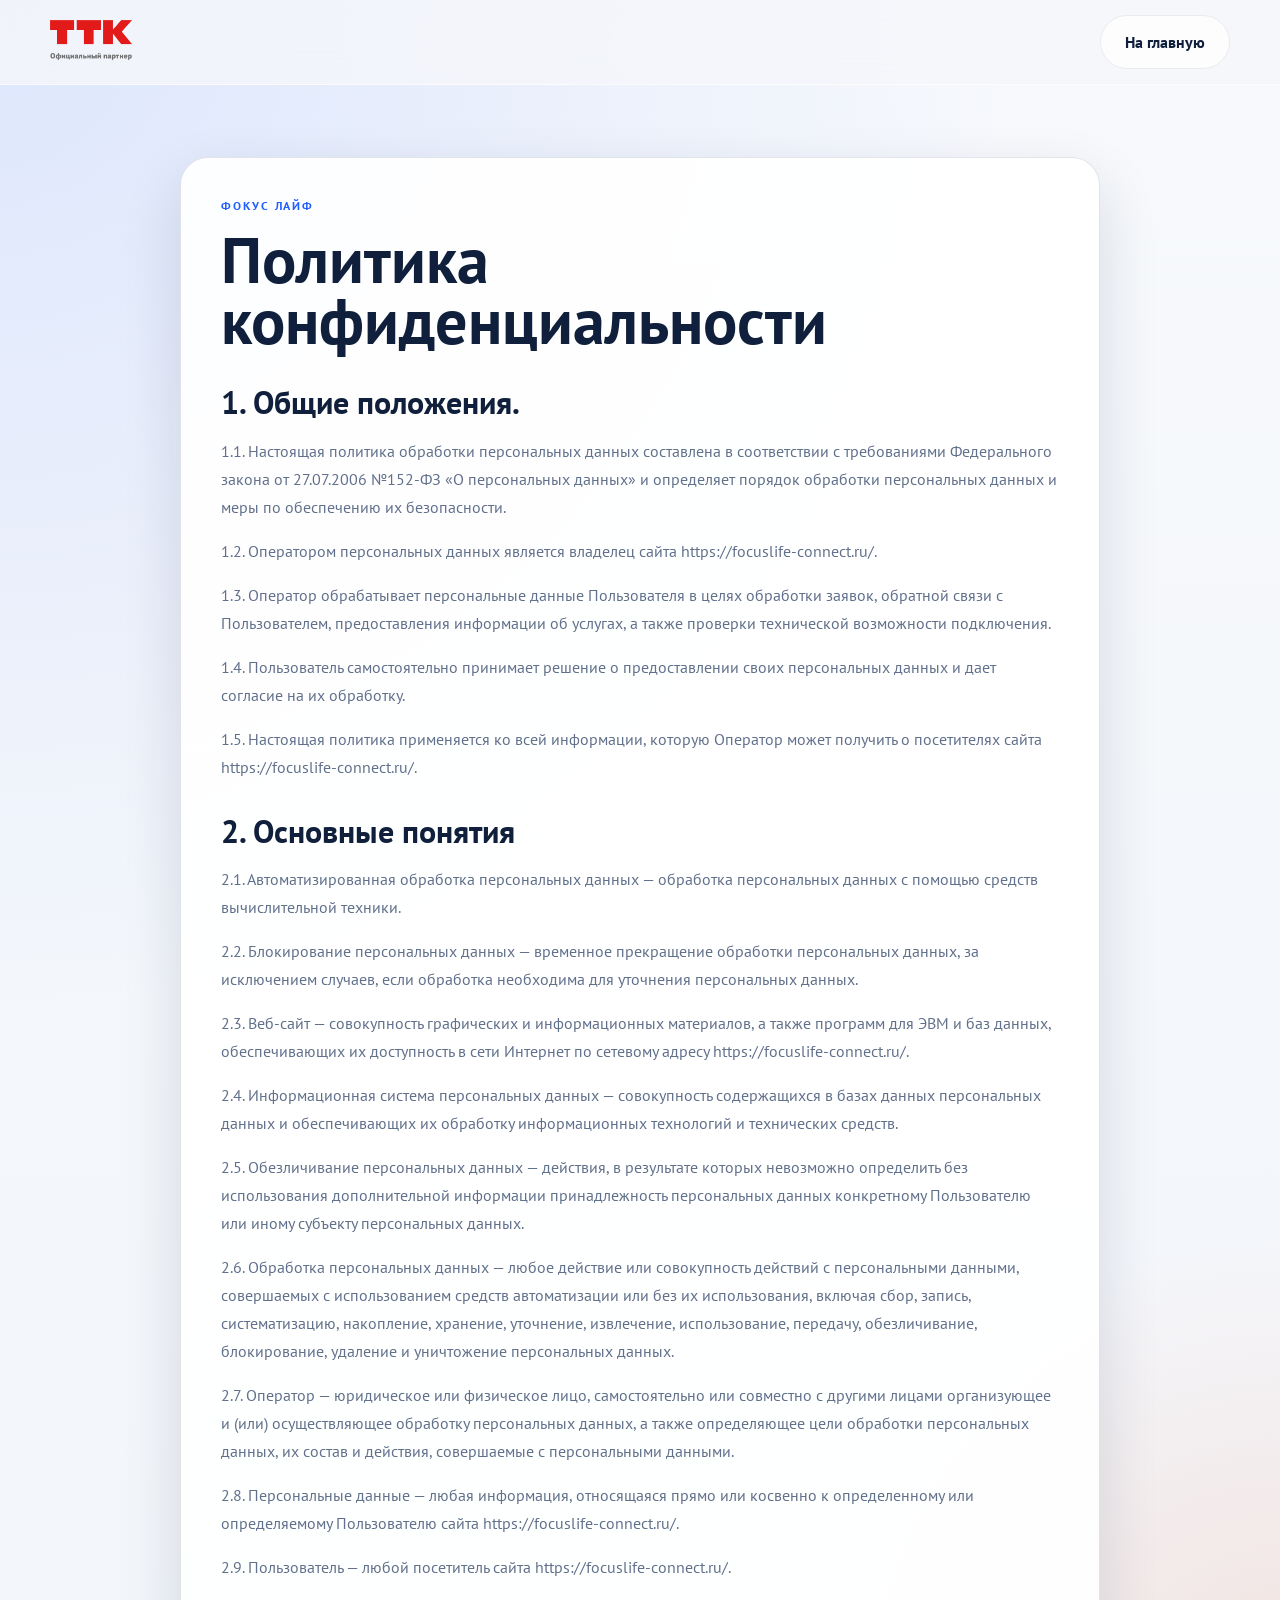
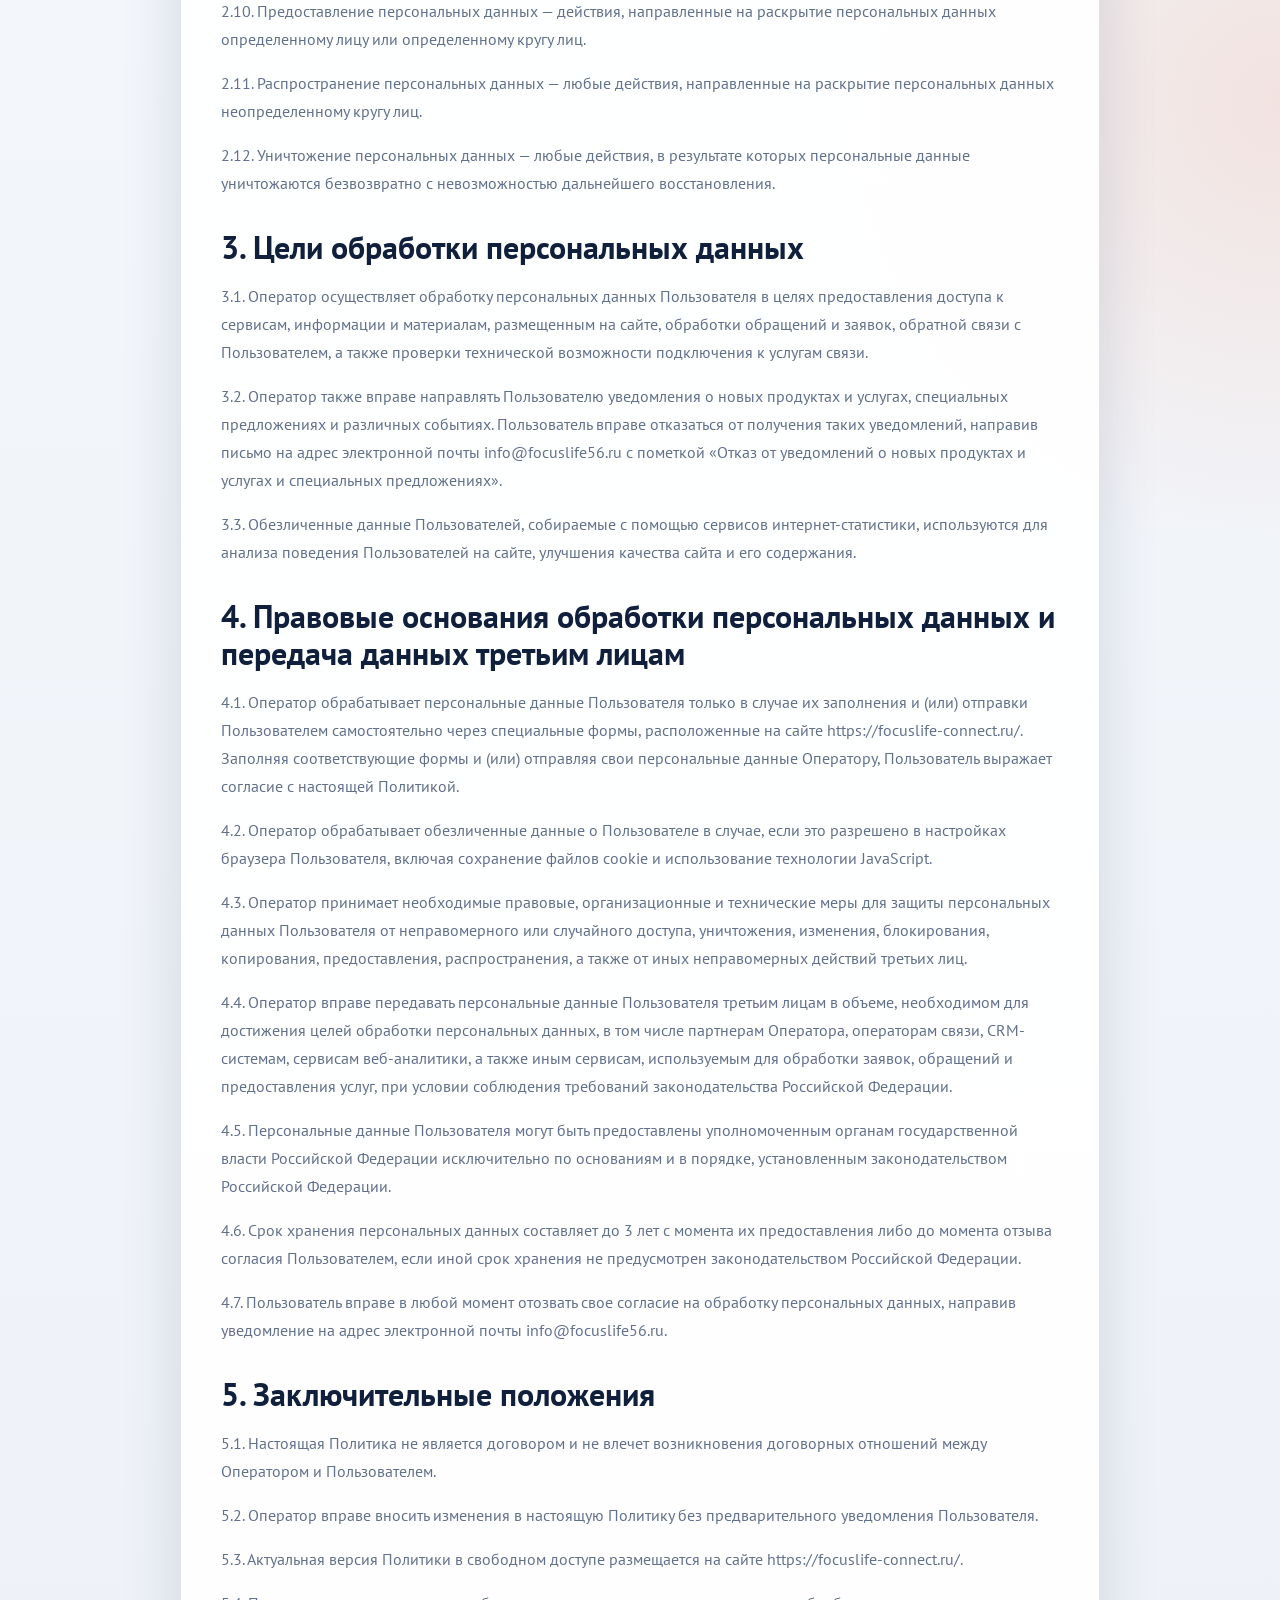
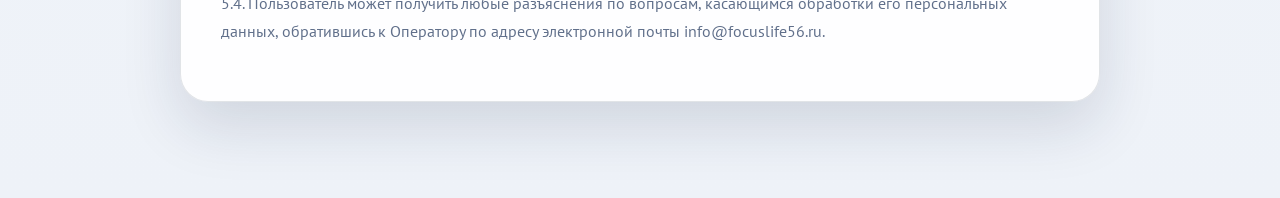
==== privacy.html @ c255a9ca "adaptiv" ====
<!DOCTYPE html>
<html lang="ru">
<head>
  <meta charset="UTF-8">
  <meta name="viewport" content="width=device-width, initial-scale=1.0">
  <title>Политика конфиденциальности | Фокус Лайф</title>
  <meta
    name="description"
    content="Политика конфиденциальности и обработки персональных данных сайта focuslife-connect.ru."
  >
  <link rel="icon" href="img/favicon.ico" type="image/x-icon">
  <link rel="preconnect" href="https://fonts.googleapis.com">
  <link rel="preconnect" href="https://fonts.gstatic.com" crossorigin>
  <link
    href="https://fonts.googleapis.com/css2?family=PT+Sans:wght@400;700&display=swap"
    rel="stylesheet"
  >
  <link rel="stylesheet" href="styles.css">
</head>
<body>
  <header class="site-header">
    <div class="container header-inner">
      <a class="logo" href="index.html" aria-label="Фокус Лайф">
        <img src="img/logo.png" alt="">
      </a>

      <div class="header-actions">
        <a class="button button-secondary header-chip" href="index.html">На главную</a>
      </div>
    </div>
  </header>

  <main class="policy-page">
    <section class="policy-section">
      <div class="container">
        <div class="policy-card">
          <p class="eyebrow">Фокус Лайф</p>
          <h1>Политика конфиденциальности</h1>

          <div class="policy-content">
            <h2>1. Общие положения.</h2>
            <p>1.1. Настоящая политика обработки персональных данных составлена в соответствии с требованиями Федерального закона от 27.07.2006 №152-ФЗ «О персональных данных» и определяет порядок обработки персональных данных и меры по обеспечению их безопасности.</p>
            <p>1.2. Оператором персональных данных является владелец сайта https://focuslife-connect.ru/.</p>
            <p>1.3. Оператор обрабатывает персональные данные Пользователя в целях обработки заявок, обратной связи с Пользователем, предоставления информации об услугах, а также проверки технической возможности подключения.</p>
            <p>1.4. Пользователь самостоятельно принимает решение о предоставлении своих персональных данных и дает согласие на их обработку.</p>
            <p>1.5. Настоящая политика применяется ко всей информации, которую Оператор может получить о посетителях сайта https://focuslife-connect.ru/.</p>

            <h2>2. Основные понятия</h2>
            <p>2.1. Автоматизированная обработка персональных данных — обработка персональных данных с помощью средств вычислительной техники.</p>
            <p>2.2. Блокирование персональных данных — временное прекращение обработки персональных данных, за исключением случаев, если обработка необходима для уточнения персональных данных.</p>
            <p>2.3. Веб-сайт — совокупность графических и информационных материалов, а также программ для ЭВМ и баз данных, обеспечивающих их доступность в сети Интернет по сетевому адресу https://focuslife-connect.ru/.</p>
            <p>2.4. Информационная система персональных данных — совокупность содержащихся в базах данных персональных данных и обеспечивающих их обработку информационных технологий и технических средств.</p>
            <p>2.5. Обезличивание персональных данных — действия, в результате которых невозможно определить без использования дополнительной информации принадлежность персональных данных конкретному Пользователю или иному субъекту персональных данных.</p>
            <p>2.6. Обработка персональных данных — любое действие или совокупность действий с персональными данными, совершаемых с использованием средств автоматизации или без их использования, включая сбор, запись, систематизацию, накопление, хранение, уточнение, извлечение, использование, передачу, обезличивание, блокирование, удаление и уничтожение персональных данных.</p>
            <p>2.7. Оператор — юридическое или физическое лицо, самостоятельно или совместно с другими лицами организующее и (или) осуществляющее обработку персональных данных, а также определяющее цели обработки персональных данных, их состав и действия, совершаемые с персональными данными.</p>
            <p>2.8. Персональные данные — любая информация, относящаяся прямо или косвенно к определенному или определяемому Пользователю сайта https://focuslife-connect.ru/.</p>
            <p>2.9. Пользователь — любой посетитель сайта https://focuslife-connect.ru/.</p>
            <p>2.10. Предоставление персональных данных — действия, направленные на раскрытие персональных данных определенному лицу или определенному кругу лиц.</p>
            <p>2.11. Распространение персональных данных — любые действия, направленные на раскрытие персональных данных неопределенному кругу лиц.</p>
            <p>2.12. Уничтожение персональных данных — любые действия, в результате которых персональные данные уничтожаются безвозвратно с невозможностью дальнейшего восстановления.</p>

            <h2>3. Цели обработки персональных данных</h2>
            <p>3.1. Оператор осуществляет обработку персональных данных Пользователя в целях предоставления доступа к сервисам, информации и материалам, размещенным на сайте, обработки обращений и заявок, обратной связи с Пользователем, а также проверки технической возможности подключения к услугам связи.</p>
            <p>3.2. Оператор также вправе направлять Пользователю уведомления о новых продуктах и услугах, специальных предложениях и различных событиях. Пользователь вправе отказаться от получения таких уведомлений, направив письмо на адрес электронной почты info@focuslife56.ru с пометкой «Отказ от уведомлений о новых продуктах и услугах и специальных предложениях».</p>
            <p>3.3. Обезличенные данные Пользователей, собираемые с помощью сервисов интернет-статистики, используются для анализа поведения Пользователей на сайте, улучшения качества сайта и его содержания.</p>

            <h2>4. Правовые основания обработки персональных данных и передача данных третьим лицам</h2>
            <p>4.1. Оператор обрабатывает персональные данные Пользователя только в случае их заполнения и (или) отправки Пользователем самостоятельно через специальные формы, расположенные на сайте https://focuslife-connect.ru/. Заполняя соответствующие формы и (или) отправляя свои персональные данные Оператору, Пользователь выражает согласие с настоящей Политикой.</p>
            <p>4.2. Оператор обрабатывает обезличенные данные о Пользователе в случае, если это разрешено в настройках браузера Пользователя, включая сохранение файлов cookie и использование технологии JavaScript.</p>
            <p>4.3. Оператор принимает необходимые правовые, организационные и технические меры для защиты персональных данных Пользователя от неправомерного или случайного доступа, уничтожения, изменения, блокирования, копирования, предоставления, распространения, а также от иных неправомерных действий третьих лиц.</p>
            <p>4.4. Оператор вправе передавать персональные данные Пользователя третьим лицам в объеме, необходимом для достижения целей обработки персональных данных, в том числе партнерам Оператора, операторам связи, CRM-системам, сервисам веб-аналитики, а также иным сервисам, используемым для обработки заявок, обращений и предоставления услуг, при условии соблюдения требований законодательства Российской Федерации.</p>
            <p>4.5. Персональные данные Пользователя могут быть предоставлены уполномоченным органам государственной власти Российской Федерации исключительно по основаниям и в порядке, установленным законодательством Российской Федерации.</p>
            <p>4.6. Срок хранения персональных данных составляет до 3 лет с момента их предоставления либо до момента отзыва согласия Пользователем, если иной срок хранения не предусмотрен законодательством Российской Федерации.</p>
            <p>4.7. Пользователь вправе в любой момент отозвать свое согласие на обработку персональных данных, направив уведомление на адрес электронной почты info@focuslife56.ru.</p>

            <h2>5. Заключительные положения</h2>
            <p>5.1. Настоящая Политика не является договором и не влечет возникновения договорных отношений между Оператором и Пользователем.</p>
            <p>5.2. Оператор вправе вносить изменения в настоящую Политику без предварительного уведомления Пользователя.</p>
            <p>5.3. Актуальная версия Политики в свободном доступе размещается на сайте https://focuslife-connect.ru/.</p>
            <p>5.4. Пользователь может получить любые разъяснения по вопросам, касающимся обработки его персональных данных, обратившись к Оператору по адресу электронной почты info@focuslife56.ru.</p>
          </div>
        </div>
      </div>
    </section>
  </main>
</body>
</html>
---- styles.css ----
:root {
  --bg: #f5f7fb;
  --surface: #ffffff;
  --surface-strong: #0f172f;
  --text: #10203c;
  --muted: #61708b;
  --line: rgba(16, 32, 60, 0.12);
  --primary: #ee5a24;
  --primary-dark: #cf4514;
  --accent: #1f5eff;
  --shadow: 0 24px 60px rgba(21, 37, 71, 0.14);
  --radius: 28px;
  --container: min(1180px, calc(100% - 32px));
}

*,
*::before,
*::after {
  box-sizing: border-box;
}

html {
  scroll-behavior: smooth;
}

body {
  margin: 0;
  font-family: "PT Sans", sans-serif;
  color: var(--text);
  background:
    radial-gradient(circle at top left, rgba(31, 94, 255, 0.12), transparent 28%),
    radial-gradient(circle at right center, rgba(238, 90, 36, 0.12), transparent 22%),
    linear-gradient(180deg, #f7f9fc 0%, #eef2f8 100%);
}

body.modal-open {
  overflow: hidden;
}

a {
  color: inherit;
  text-decoration: none;
}

img {
  max-width: 100%;
  display: block;
}

.container {
  width: var(--container);
  margin: 0 auto;
}

.site-header {
  position: sticky;
  top: 0;
  z-index: 20;
  backdrop-filter: blur(18px);
  background: rgba(245, 247, 251, 0.8);
  border-bottom: 1px solid rgba(255, 255, 255, 0.7);
}

.header-inner {
  display: flex;
  align-items: center;
  justify-content: space-between;
  gap: 24px;
  min-height: 84px;
}

.logo img{
  display: inline-flex;
  align-items: center;
  gap: 12px;
  height: 40px;
  font-weight: 800;
}

.logo-mark {
  width: 42px;
  height: 42px;
  border-radius: 14px;
  display: grid;
  place-items: center;
  color: #fff;
  background: linear-gradient(135deg, var(--primary), #ff8a3d);
  box-shadow: 0 14px 24px rgba(238, 90, 36, 0.28);
}

.logo-text {
  font-size: 1.05rem;
  letter-spacing: 0.02em;
}

.main-nav {
  display: flex;
  align-items: center;
  gap: 28px;
  color: var(--muted);
  font-weight: 600;
}

.main-nav a:hover,
.header-phone:hover,
.footer-list a:hover {
  color: var(--accent);
}

.header-actions {
  display: flex;
  align-items: center;
  flex-wrap: nowrap;
  justify-content: flex-end;
  gap: 16px;
}

.header-phone {
  font-weight: 700;
}

.header-chip {
  min-height: 46px;
  padding: 0 18px;
  gap: 10px;
  font-weight: 700;
}

.header-chip-icon {
  width: 18px;
  height: 18px;
  display: inline-flex;
  align-items: center;
  justify-content: center;
  flex: 0 0 auto;
}

.header-chip-icon svg {
  width: 18px;
  height: 18px;
}

.header-city .header-chip-icon {
  color: #e30613;
}

.header-button {
  min-height: 46px;
  padding: 0 22px;
}

.header-burger {
  display: none;
  width: 46px;
  height: 46px;
  padding: 0;
  border: 1px solid rgba(16, 32, 60, 0.12);
  border-radius: 14px;
  background: rgba(255, 255, 255, 0.78);
  cursor: pointer;
  align-items: center;
  justify-content: center;
  flex-direction: column;
  gap: 5px;
}

.header-burger span {
  display: block;
  width: 18px;
  height: 2px;
  border-radius: 999px;
  background: var(--text);
  transition: transform 0.2s ease, opacity 0.2s ease;
}

.header-burger.is-open span:nth-child(1) {
  transform: translateY(7px) rotate(45deg);
}

.header-burger.is-open span:nth-child(2) {
  opacity: 0;
}

.header-burger.is-open span:nth-child(3) {
  transform: translateY(-7px) rotate(-45deg);
}

.mobile-nav {
  display: none;
}

.hero,
.availability-check,
.benefits,
.tariffs,
.faq {
  padding: 30px 0;
}

.policy-page {
  padding: 48px 0 72px;
}

.policy-section {
  padding: 24px 0;
}

.policy-card {
  max-width: 920px;
  margin: 0 auto;
  padding: 40px;
  border: 1px solid var(--line);
  border-radius: var(--radius);
  background: rgba(255, 255, 255, 0.92);
  box-shadow: var(--shadow);
}

.policy-content {
  margin-top: 32px;
}

.policy-content h2 {
  margin: 32px 0 16px;
  font-size: clamp(1.4rem, 3vw, 2rem);
  line-height: 1.15;
}

.policy-content p {
  margin-bottom: 16px;
  color: var(--muted);
  font-size: 1rem;
  line-height: 1.75;
}

.hero-grid {
  display: grid;
  grid-template-columns: minmax(0, 1.1fr) minmax(320px, 0.9fr);
  gap: 30px;
  align-items: start;
}

.eyebrow {
  margin: 0 0 16px;
  color: var(--accent);
  text-transform: uppercase;
  letter-spacing: 0.16em;
  font-size: 0.75rem;
  font-weight: 800;
}

h1,
h2,
h3,
p {
  margin-top: 0;
}

h1 {
  font-size: clamp(2.8rem, 6vw, 4rem);
  line-height: 0.96;
  
  margin-bottom: 20px;
}

h2 {
  font-size: clamp(2rem, 4vw, 3.0rem);
  line-height: 1;
  margin-bottom: 0;
}

.hero-text,
.section-heading p,
.benefit-card p,
.accordion-item p,
.footer-text,
.footer-list {
  color: var(--muted);
  font-size: 1rem;
  line-height: 1.7;
}

.hero-actions {
  display: flex;
  flex-wrap: wrap;
  gap: 16px;
  margin: 24px 0 30px;
}

.button {
  display: inline-flex;
  align-items: center;
  justify-content: center;
  min-height: 54px;
  padding: 0 24px;
  border-radius: 999px;
  font-weight: 800;
  transition: transform 0.2s ease, box-shadow 0.2s ease, background 0.2s ease;
  border: none;
  appearance: none;
}

.button:hover {
  transform: translateY(-2px);
}

.button-primary {
  color: #fff;
  background: #E30613;
  box-shadow: 0 18px 30px rgba(227, 6, 19, 0.24);
}



.button-primary:hover {
  background: #c20511;
}

.button-secondary {
  color: var(--text);
  background: rgba(255, 255, 255, 0.72);
  border: 1px solid rgba(16, 32, 60, 0.08);
}

.hero-metrics {
  list-style: none;
  padding: 0;
  margin: 0;
  display: grid;
  grid-template-columns: repeat(3, minmax(0, 1fr));
  gap: 14px;
}

.hero-metrics li,
.benefit-card,
.accordion-item,
.visual-card,
.site-footer {
  background: rgba(255, 255, 255, 0.82);
  border: 1px solid rgba(255, 255, 255, 0.7);
  box-shadow: var(--shadow);
}

.hero-metrics li {
  padding: 18px;
  border-radius: 24px;
}

.hero-metrics strong {
  display: block;
  font-size: 1.2rem;
  margin-bottom: 8px;
}

.hero-metrics span {
  color: var(--muted);
  font-size: 0.95rem;
}

.hero-visual {
  position: relative;
}

.visual-card {
  border-radius: 36px;
  position: absolute;
  display: grid;
  place-items: center;
  color: var(--muted);
  text-align: center;
  padding: 24px;
  overflow: hidden;
}

.visual-card::before {
  content: "";
  position: absolute;
  inset: 0;
  background:
    linear-gradient(140deg, rgba(31, 94, 255, 0.22), rgba(238, 90, 36, 0.08)),
    linear-gradient(180deg, rgba(255, 255, 255, 0.4), transparent);
}

.visual-card span {
  position: relative;
  z-index: 1;
  max-width: 15ch;
  font-weight: 700;
}

.visual-main {
  inset: 0 80px 80px 0;
}

.visual-accent {
  right: 0;
  bottom: 0;
  width: 240px;
  height: 240px;
}

.section-heading {
  display: flex;
  flex-direction: column;
  gap: 16px;
  margin-bottom: 30px;
}

.availability-check {
  padding-top: 0;
}

.availability-card {
  position: relative;
  display: grid;
  grid-template-columns: minmax(0, 0.85fr) minmax(0, 1.15fr);
  gap: 28px;
  padding: 30px;
  border-radius: 36px;
  overflow: hidden;
  background:
    radial-gradient(circle at top right, rgba(255, 255, 255, 0.22), transparent 30%),
    linear-gradient(135deg, #0d2c7a 0%, #1f5eff 45%, #ee5a24 100%);
  box-shadow: 0 30px 70px rgba(18, 42, 102, 0.28);
  color: #fff;
}

.availability-card::before {
  content: "";
  position: absolute;
  inset: auto -80px -80px auto;
  width: 260px;
  height: 260px;
  border-radius: 50%;
  background: rgba(255, 255, 255, 0.1);
}

.availability-copy,
.availability-form {
  position: relative;
  z-index: 1;
}

.availability-copy h2 {
  margin-bottom: 18px;
}

.availability-copy p:last-child {
  margin-bottom: 0;
  max-width: 48ch;
  color: rgba(255, 255, 255, 0.84);
}

.availability-form {
  display: grid;
  grid-template-columns: repeat(2, minmax(0, 1fr));
  gap: 16px;
  padding: 28px;
  border-radius: 28px;
  background: rgba(7, 18, 49, 0.22);
  backdrop-filter: blur(12px);
  border: 1px solid rgba(255, 255, 255, 0.18);
}

.field {
  display: grid;
  gap: 8px;
  font-weight: 700;
}

.field span {
  font-size: 0.95rem;
}

.field input {
  width: 100%;
  min-height: 54px;
  padding: 0 18px;
  border: 1px solid rgba(255, 255, 255, 0.18);
  border-radius: 18px;
  background: rgba(255, 255, 255, 0.94);
  color: var(--text);
  font: inherit;
}

.field input::placeholder {
  color: #75829d;
}

.field input:focus {
  outline: 2px solid rgba(255, 255, 255, 0.55);
  outline-offset: 2px;
}

.field-full {
  grid-column: 1 / -1;
}

.consent-field {
  display: flex;
  align-items: flex-start;
  gap: 12px;
  font-weight: 400;
  color: rgba(255, 255, 255, 0.92);
}

.consent-field input {
  width: 18px;
  height: 18px;
  margin: 3px 0 0;
  accent-color: var(--primary);
  flex: 0 0 auto;
}

.consent-field span {
  font-size: 0.95rem;
  line-height: 1.5;
}

.consent-link {
  color: #ffd166;
  font-weight: 700;
  text-decoration: underline;
  text-underline-offset: 3px;
}

.consent-link:hover {
  color: #ffe29a;
}

.benefits-grid,
.footer-grid {
  display: grid;
  gap: 24px;
}

.benefits-grid {
  grid-template-columns: repeat(4, minmax(0, 1fr));
}

.benefit-card {
  border-radius: var(--radius);
  padding: 28px;
}

.benefit-card h3 {
  margin-bottom: 12px;
  font-size: 1.3rem;
}

.price {
  margin: 0;
  font-size: 3rem;
  line-height: 1;
  font-weight: 800;
}

.price span {
  font-size: 1rem;
  color: var(--muted);
  font-weight: 600;
}

.tariffs-tabs {
  display: inline-flex;
  flex-wrap: wrap;
  gap: 10px;
  margin-bottom: 28px;
  padding: 10px;
  border-radius: 999px;
  background: rgba(255, 255, 255, 0.72);
  border: 1px solid rgba(255, 255, 255, 0.75);
  box-shadow: 0 20px 40px rgba(21, 37, 71, 0.1);
}

.tariffs-tab {
  border: 0;
  min-height: 50px;
  padding: 0 22px;
  border-radius: 999px;
  background: transparent;
  color: var(--muted);
  font: inherit;
  font-weight: 700;
  cursor: pointer;
  transition: background 0.2s ease, color 0.2s ease, transform 0.2s ease;
}

.tariffs-tab:hover,
.tariffs-tab:focus-visible {
  color: var(--text);
  background: rgba(16, 32, 60, 0.06);
  outline: none;
}

.tariffs-tab.is-active {
  color: #fff;
  background: linear-gradient(135deg, #0d2c7a 0%, #1f5eff 100%);
  box-shadow: 0 14px 24px rgba(31, 94, 255, 0.28);
}

.promo-tariff-card {
  display: grid;
  grid-template-columns: 1fr;
  overflow: hidden;
  border-radius: 32px;
  background: rgba(255, 255, 255, 0.88);
  border: 1px solid rgba(255, 255, 255, 0.75);
  box-shadow: var(--shadow);
  height: 100%;
}

.tariffs-grid {
  display: grid;
  grid-template-columns: repeat(3, minmax(0, 1fr));
  gap: 24px;
  align-items: stretch;
}

.promo-tariff-media {
  position: relative;
  min-height: 210px;
  background:
    radial-gradient(circle at top left, rgba(255, 255, 255, 0.2), transparent 32%),
    linear-gradient(145deg, #52b4d4 0%, #368ecc 100%);
}

.promo-tariff-image {
  display: block;
  width: 100%;
  height: 100%;
  min-height: 210px;
  object-fit: cover;
}

.promo-ribbon {
  position: absolute;
  top: 18px;
  right: -42px;
  z-index: 1;
  width: 160px;
  padding: 10px 0;
  text-align: center;
  color: #fff;
  background: #e30613;
  font-size: 0.9rem;
  font-weight: 800;
  text-transform: uppercase;
  transform: rotate(45deg);
  box-shadow: 0 12px 24px rgba(227, 6, 19, 0.28);
}

.promo-media-placeholder {
  min-height: 100%;
  display: grid;
  place-items: center;
  padding: 40px;
}

.promo-media-placeholder span {
  max-width: 16ch;
  text-align: center;
  font-size: 1.1rem;
  line-height: 1.4;
  font-weight: 700;
  color: rgba(255, 255, 255, 0.92);
}

.promo-tariff-body {
  display: flex;
  flex-direction: column;
  gap: 22px;
  padding: 30px;
  height: 100%;
}

.promo-tariff-body h3 {
  margin-bottom: 0;
  font-size: clamp(1.4rem, 2vw, 1.8rem);
  line-height: 1.15;
  
}

.promo-tariff-subtitle {
  margin-bottom: 0;
  color: var(--muted);
  font-size: 1.05rem;
}

.promo-tariff-category,
.promo-tariff-features,
.promo-tariff-price,
.promo-tariff-equipment {
  padding-top: 15px;
  border-top: 1px solid var(--line);
}

.promo-tariff-category {
  color: #8593ab;
  text-transform: uppercase;
  letter-spacing: 0.12em;
  font-size: 0.86rem;
  font-weight: 700;
}

.promo-tariff-features {
  list-style: none;
  display: grid;
  gap: 16px;
  margin: 0;
  padding-left: 0;
}

.promo-tariff-features li {
  display: flex;
  align-items: center;
  gap: 14px;
  font-size: 1.2rem;
}

.promo-feature-icon {
  flex: 0 0 auto;
  width: 24px;
  height: 24px;
  color: var(--surface-strong);
}

.promo-feature-icon svg {
  width: 100%;
  height: 100%;
}

.promo-tariff-price {
  display: flex;
  align-items: flex-end;
  gap: 14px;
}

.promo-tariff-equipment {
  display: grid;
  gap: 18px;
}

.promo-equipment-group {
  display: grid;
  gap: 12px;
}

.promo-equipment-title {
  margin: 0;
  color: #e30613;
  font-size: 1.1rem;
  font-weight: 700;
}

.promo-equipment-option {
  display: flex;
  align-items: center;
  justify-content: space-between;
  gap: 12px;
  color: var(--muted);
  font-size: 1rem;
  cursor: pointer;
}

.promo-equipment-choice {
  display: inline-flex;
  align-items: center;
  gap: 10px;
}

.promo-equipment-choice input {
  width: 16px;
  height: 16px;
  margin: 0;
  accent-color: #e30613;
}

.promo-equipment-price {
  color: #6d778b;
  white-space: nowrap;
}

.promo-old-price {
  color: #6d778b;
  font-size: 1.55rem;
  font-weight: 700;
  text-decoration: line-through;
}

.promo-tariff-button {
  min-height: 58px;
  padding: 0 32px;
  border-radius: 18px;
  align-self: flex-start;
  margin-top: auto;
}

.faq-layout {
  display: grid;
  grid-template-columns: minmax(0, 0.75fr) minmax(0, 1fr);
  gap: 28px;
  align-items: start;
}

.faq-heading {
  position: sticky;
  top: 108px;
}

.accordion {
  display: grid;
  gap: 16px;
}

.accordion-item {
  border-radius: 24px;
  padding: 24px 28px;
}

.accordion-item summary {
  list-style: none;
  cursor: pointer;
  font-size: 1.1rem;
  font-weight: 800;
  display: flex;
  align-items: center;
  justify-content: space-between;
  gap: 16px;
}

.accordion-item summary::-webkit-details-marker {
  display: none;
}

.accordion-item summary::after {
  content: "+";
  flex: 0 0 auto;
  width: 34px;
  height: 34px;
  border-radius: 50%;
  display: grid;
  place-items: center;
  color: var(--accent);
  background: rgba(31, 94, 255, 0.1);
  transition: transform 0.2s ease;
}

.accordion-item[open] summary::after {
  content: "−";
  transform: rotate(180deg);
}

.accordion-item p {
  margin: 16px 0 0;
  padding-right: 32px;
}

.site-footer {
  margin: 0 auto 24px;
  width: var(--container);
  border-radius: 36px;
  padding: 30px 0;
}

.footer-grid {
  grid-template-columns: minmax(0, 1.4fr) auto;
  align-items: start;
}

.footer-logo {
  margin-bottom: 16px;
}

.footer-brand {
  max-width: 560px;
}

.footer-contact-block {
  display: flex;
  align-items: center;
  justify-content: flex-end;
  gap: 18px;
  flex-wrap: wrap;
}

.footer-call-button {
  min-height: 50px;
  padding: 0 26px;
}

.footer-phone {
  font-size: 1.25rem;
  font-weight: 800;
  white-space: nowrap;
}

.footer-legal {
 
  padding-top: 24px;
  border-top: 1px solid var(--line);
}

.footer-legal-text {
  margin: 0;
  color: var(--muted);
  font-size: 0.95rem;
  line-height: 1.7;
}

.footer-list {
  list-style: none;
  padding: 0;
  margin: 16px 0 0;
}

.footer-list li + li {
  margin-top: 10px;
}

@media (max-width: 1100px) {
  .main-nav {
    display: none;
  }
  .footer-contact-block{
    justify-content: flex-start;
    padding-bottom: 5px;
  }
  .footer-grid{
    gap: 3px;
  }

  .header-burger {
    display: inline-flex;
    margin-left: auto;
  }

  .mobile-nav {
    display: grid;
    gap: 10px;
    padding: 0 0 18px;
  }

  .mobile-nav[hidden] {
    display: none;
  }

  .mobile-nav a {
    display: block;
    padding: 14px 18px;
    border-radius: 18px;
    background: rgba(255, 255, 255, 0.86);
    border: 1px solid rgba(16, 32, 60, 0.08);
    box-shadow: 0 16px 30px rgba(21, 37, 71, 0.08);
    font-weight: 700;
  }

  .mobile-nav-phone {
    display: none;
  }

  .benefits-grid,
  .footer-grid,
  .faq-layout,
  .hero-grid,
  .availability-card {
    grid-template-columns: 1fr;
  }
  .header-actions{
    gap: 10px;
  }
  .hero-visual {
    min-height: 440px;
  }

  .faq-heading {
    position: static;
  }

  .benefits-grid {
    grid-template-columns: repeat(2, minmax(0, 1fr));
  }

  .tariffs-grid {
    grid-template-columns: repeat(2, minmax(0, 1fr));
  }
}

@media (max-width: 780px) {
  .site-header {
    position: static;
  }

  .header-inner {
    min-height: auto;
    padding: 16px 0;
    gap: 16px;
  }

  .header-actions {
    width: 100%;
    justify-content: space-between;
    align-items: center;
    gap: 12px;
  }

  .hero,
  .availability-check,
  .benefits,
  .tariffs,
  .faq {
    padding: 30px 0;
  }

  h1 {
    font-size: clamp(2rem, 10vw, 2.8rem);
    max-width: none;
  }

  h2 {
    font-size: clamp(1.75rem, 8vw, 2.4rem);
    line-height: 1.05;
  }

  .hero-grid {
    gap: 24px;
  }

  .hero-actions {
    gap: 12px;
    margin: 20px 0 24px;
  }

  .hero-actions .button,
  .header-button,
  .header-chip {
    width: 100%;
  }

  .hero-metrics,
  .benefits-grid,
  .availability-form {
    grid-template-columns: 1fr;
  }

  .tariffs-grid {
    grid-template-columns: 1fr;
  }

  .tariffs-tabs {
    display: grid;
    grid-template-columns: 1fr;
    width: 100%;
    gap: 8px;
    margin-bottom: 24px;
    border-radius: 24px;
  }

  .tariffs-tab {
    width: 100%;
    min-height: 46px;
    justify-content: center;
    padding: 0 18px;
  }

  .promo-tariff-media {
    min-height: 220px;
  }

  .promo-tariff-body {
    padding: 24px;
  }

  .promo-tariff-features li {
    font-size: 1.05rem;
  }

  .promo-tariff-price {
    flex-wrap: wrap;
  }

  .promo-equipment-option {
    align-items: flex-start;
    flex-direction: column;
  }

  .promo-equipment-price {
    padding-left: 26px;
  }

  .availability-card,
  .availability-form {
    padding: 24px;
  }

  .availability-card,
  .faq-layout,
  .footer-grid {
    gap: 24px;
  }

  .section-heading {
    margin-bottom: 24px;
  }

  .accordion-item {
    padding: 22px 20px;
  }

  .accordion-item p {
    padding-right: 0;
  }

  .visual-main {
    inset: 0 40px 70px 0;
  }

  .visual-accent {
    width: 180px;
    height: 180px;
  }

  .site-footer {
    margin-bottom: 16px;
  }
  .container footer-grid{
    gap: 5px;
  }
  .footer-contact-block {
    justify-content: flex-start;
  }
}

@media (max-width: 560px) {
  .container {
    width: min(100% - 24px, 1180px);
  }

  .header-inner {
    display: grid;
    grid-template-columns: auto 1fr;
    align-items: start;
    justify-content: space-between;
    gap: 12px 16px;
  }

  .header-actions {
    width: 100%;
    justify-content: flex-end;
    align-items: flex-end;
    flex-direction: row;
    flex-wrap: wrap;
    gap: 8px;
  }

  .header-button,
  .header-chip {
    width: auto;
  }

  .mobile-nav {
    padding-bottom: 14px;
  }

  .logo img {
    height: 34px;
  }

  .hero-visual {
    min-height: 0px;
  }

  .header-phone,
  .footer-phone {
    font-size: 1.05rem;
  }

  .button {
    width: 100%;
    min-height: 50px;
    padding: 0 18px;
  }

  .hero-grid,
  .benefits-grid,
  .tariffs-grid,
  .accordion,
  
  .faq-layout {
    gap: 20px;
  }
  .footer-grid{
  gap: 5px;
  }
  .availability-card,
  .availability-form,
  .promo-tariff-body,
  .benefit-card,
  .accordion-item,
  .site-footer {
    padding: 20px;
  }

  .promo-tariff-price {
    gap: 10px;
  }

  .price {
    font-size: 2.35rem;
  }

  .promo-equipment-choice,
  .promo-equipment-option {
    gap: 8px;
  }

  .footer-contact-block {
    gap: 12px;
  }
}

@media (max-width: 700px) {
  .header-inner {
    display: grid;
    grid-template-columns: auto minmax(0, 1fr) auto;
    align-items: center;
    gap: 12px;
  }

  .header-actions {
    display: contents;
  }

  .header-city {
    grid-column: 2;
    justify-self: stretch;
    width: 100%;
  }

  .header-burger {
    grid-column: 3;
    justify-self: end;
    margin-left: 0;
  }

  .header-chip:not(.header-city) {
    grid-column: 1;
    grid-row: 2;
    width: 100%;
  }

  .header-button {
    grid-column: 2 / 4;
    grid-row: 2;
    width: 100%;
  }
}

.city-modal {
  position: fixed;
  inset: 0;
  z-index: 100;
  display: grid;
  place-items: center;
  padding: 24px;
}

.city-modal[hidden] {
  display: none;
}

.callback-modal {
  position: fixed;
  inset: 0;
  z-index: 110;
  display: grid;
  place-items: center;
  padding: 24px;
}

.callback-modal[hidden] {
  display: none;
}

.city-modal-backdrop {
  position: absolute;
  inset: 0;
  background: rgba(8, 17, 36, 0.52);
  backdrop-filter: blur(10px);
}

.callback-modal-backdrop {
  position: absolute;
  inset: 0;
  background: rgba(8, 17, 36, 0.58);
  backdrop-filter: blur(12px);
}

.city-modal-dialog {
  position: relative;
  width: min(720px, 100%);
  max-height: min(80vh, 820px);
  padding: 32px;
  border-radius: 32px;
  background: rgba(255, 255, 255, 0.96);
  box-shadow: 0 30px 70px rgba(10, 24, 48, 0.24);
  overflow: hidden;
}

.callback-modal-dialog {
  position: relative;
  width: min(520px, 100%);
  padding: 32px;
  border-radius: 32px;
  background: rgba(255, 255, 255, 0.97);
  box-shadow: 0 30px 70px rgba(10, 24, 48, 0.24);
}

.city-modal-eyebrow {
  margin-bottom: 10px;
}

.city-modal-title {
  margin: 0 48px 24px 0;
  font-size: clamp(1.8rem, 3vw, 2.4rem);
}

.city-search {
  display: grid;
  gap: 10px;
  margin-bottom: 24px;
}

.city-search-label {
  font-size: 0.9rem;
  font-weight: 700;
  color: var(--muted);
}

.city-search-input {
  width: 100%;
  min-height: 56px;
  padding: 0 18px;
  border: 1px solid rgba(16, 32, 60, 0.12);
  border-radius: 18px;
  background: #f7f9fd;
  color: var(--text);
  font: inherit;
  transition: border-color 0.2s ease, box-shadow 0.2s ease, background-color 0.2s ease;
}

.city-search-input:focus {
  outline: none;
  border-color: rgba(227, 6, 19, 0.4);
  box-shadow: 0 0 0 4px rgba(227, 6, 19, 0.12);
  background: #fff;
}

.city-modal-close {
  position: absolute;
  top: 18px;
  right: 18px;
  width: 44px;
  height: 44px;
  border: 0;
  border-radius: 50%;
  display: grid;
  place-items: center;
  font-size: 1.9rem;
  color: var(--surface-strong);
  background: rgba(16, 32, 60, 0.08);
  cursor: pointer;
  transition: background-color 0.2s ease, transform 0.2s ease;
}

.callback-modal-close {
  position: absolute;
  top: 18px;
  right: 18px;
  width: 44px;
  height: 44px;
  border: 0;
  border-radius: 50%;
  display: grid;
  place-items: center;
  font-size: 1.9rem;
  color: var(--surface-strong);
  background: rgba(16, 32, 60, 0.08);
  cursor: pointer;
  transition: background-color 0.2s ease, transform 0.2s ease;
}

.city-modal-close:hover,
.city-modal-close:focus-visible {
  background: rgba(31, 94, 255, 0.16);
  transform: scale(1.04);
}

.callback-modal-close:hover,
.callback-modal-close:focus-visible {
  background: rgba(31, 94, 255, 0.16);
  transform: scale(1.04);
}

.callback-modal-eyebrow {
  margin-bottom: 10px;
}

.callback-modal-title {
  margin: 0 48px 24px 0;
  font-size: clamp(1.8rem, 3vw, 2.4rem);
}

.callback-form {
  display: grid;
  gap: 16px;
}

.callback-field {
  display: grid;
  gap: 8px;
  font-weight: 700;
}

.callback-field span {
  font-size: 0.95rem;
}

.callback-field input {
  width: 100%;
  min-height: 56px;
  padding: 0 18px;
  border: 1px solid rgba(16, 32, 60, 0.12);
  border-radius: 18px;
  background: #f7f9fd;
  color: var(--text);
  font: inherit;
  transition: border-color 0.2s ease, box-shadow 0.2s ease, background-color 0.2s ease;
}

.callback-field input::placeholder {
  color: #75829d;
}

.callback-field input:focus {
  outline: none;
  border-color: rgba(227, 6, 19, 0.4);
  box-shadow: 0 0 0 4px rgba(227, 6, 19, 0.12);
  background: #fff;
}

.callback-consent {
  display: flex;
  align-items: flex-start;
  gap: 12px;
  color: var(--muted);
  font-size: 0.95rem;
  line-height: 1.5;
}

.callback-consent input {
  width: 18px;
  height: 18px;
  margin: 3px 0 0;
  accent-color: #e30613;
  flex: 0 0 auto;
}

.callback-submit {
  width: 100%;
}

.city-modal-list {
  display: grid;
  gap: 22px;
  max-height: min(56vh, 580px);
  padding-right: 8px;
  overflow-y: auto;
}

.city-letter-group {
  display: grid;
  gap: 12px;
}

.city-letter-heading {
  margin: 0;
  color: #e30613;
  font-size: 1.35rem;
  font-weight: 800;
}

.city-letter-items {
  display: grid;
  grid-template-columns: repeat(3, minmax(0, 1fr));
  gap: 12px;
}

.city-option {
  border: 1px solid rgba(16, 32, 60, 0.08);
  border-radius: 18px;
  padding: 14px 16px;
  text-align: left;
  font: inherit;
  color: var(--text);
  background: #f7f9fd;
  cursor: pointer;
  transition: border-color 0.2s ease, background-color 0.2s ease, transform 0.2s ease;
}

.city-option:hover,
.city-option:focus-visible {
  border-color: rgba(31, 94, 255, 0.34);
  background: #edf3ff;
  transform: translateY(-1px);
}

.city-option.is-selected {
  border-color: rgba(238, 90, 36, 0.4);
  background: rgba(238, 90, 36, 0.12);
  color: var(--surface-strong);
}

.city-empty {
  margin: 0;
  padding: 20px 18px;
  border-radius: 20px;
  color: var(--muted);
  background: #f7f9fd;
}

@media (max-width: 900px) {
  .header-phone {
    display: none;
  }

  .mobile-nav-phone {
    display: block;
  }

  .city-letter-items {
    grid-template-columns: repeat(2, minmax(0, 1fr));
  }
}

@media (max-width: 560px) {
  .city-modal {
    padding: 16px;
  }

  .callback-modal {
    padding: 16px;
  }

  .city-modal-dialog {
    padding: 24px 18px 18px;
    border-radius: 24px;
  }

  .callback-modal-dialog {
    padding: 24px 18px 18px;
    border-radius: 24px;
  }

  .city-modal-title {
    margin-right: 40px;
    margin-bottom: 18px;
    font-size: 1.65rem;
  }

  .callback-modal-title {
    margin-right: 40px;
    margin-bottom: 18px;
    font-size: 1.65rem;
  }

  .city-search {
    margin-bottom: 18px;
  }

  .city-search-input {
    min-height: 52px;
  }

  .callback-field input {
    min-height: 52px;
  }

  .city-letter-items {
    grid-template-columns: 1fr;
    gap: 10px;
  }

  .city-modal-list {
    max-height: 62vh;
  }
}
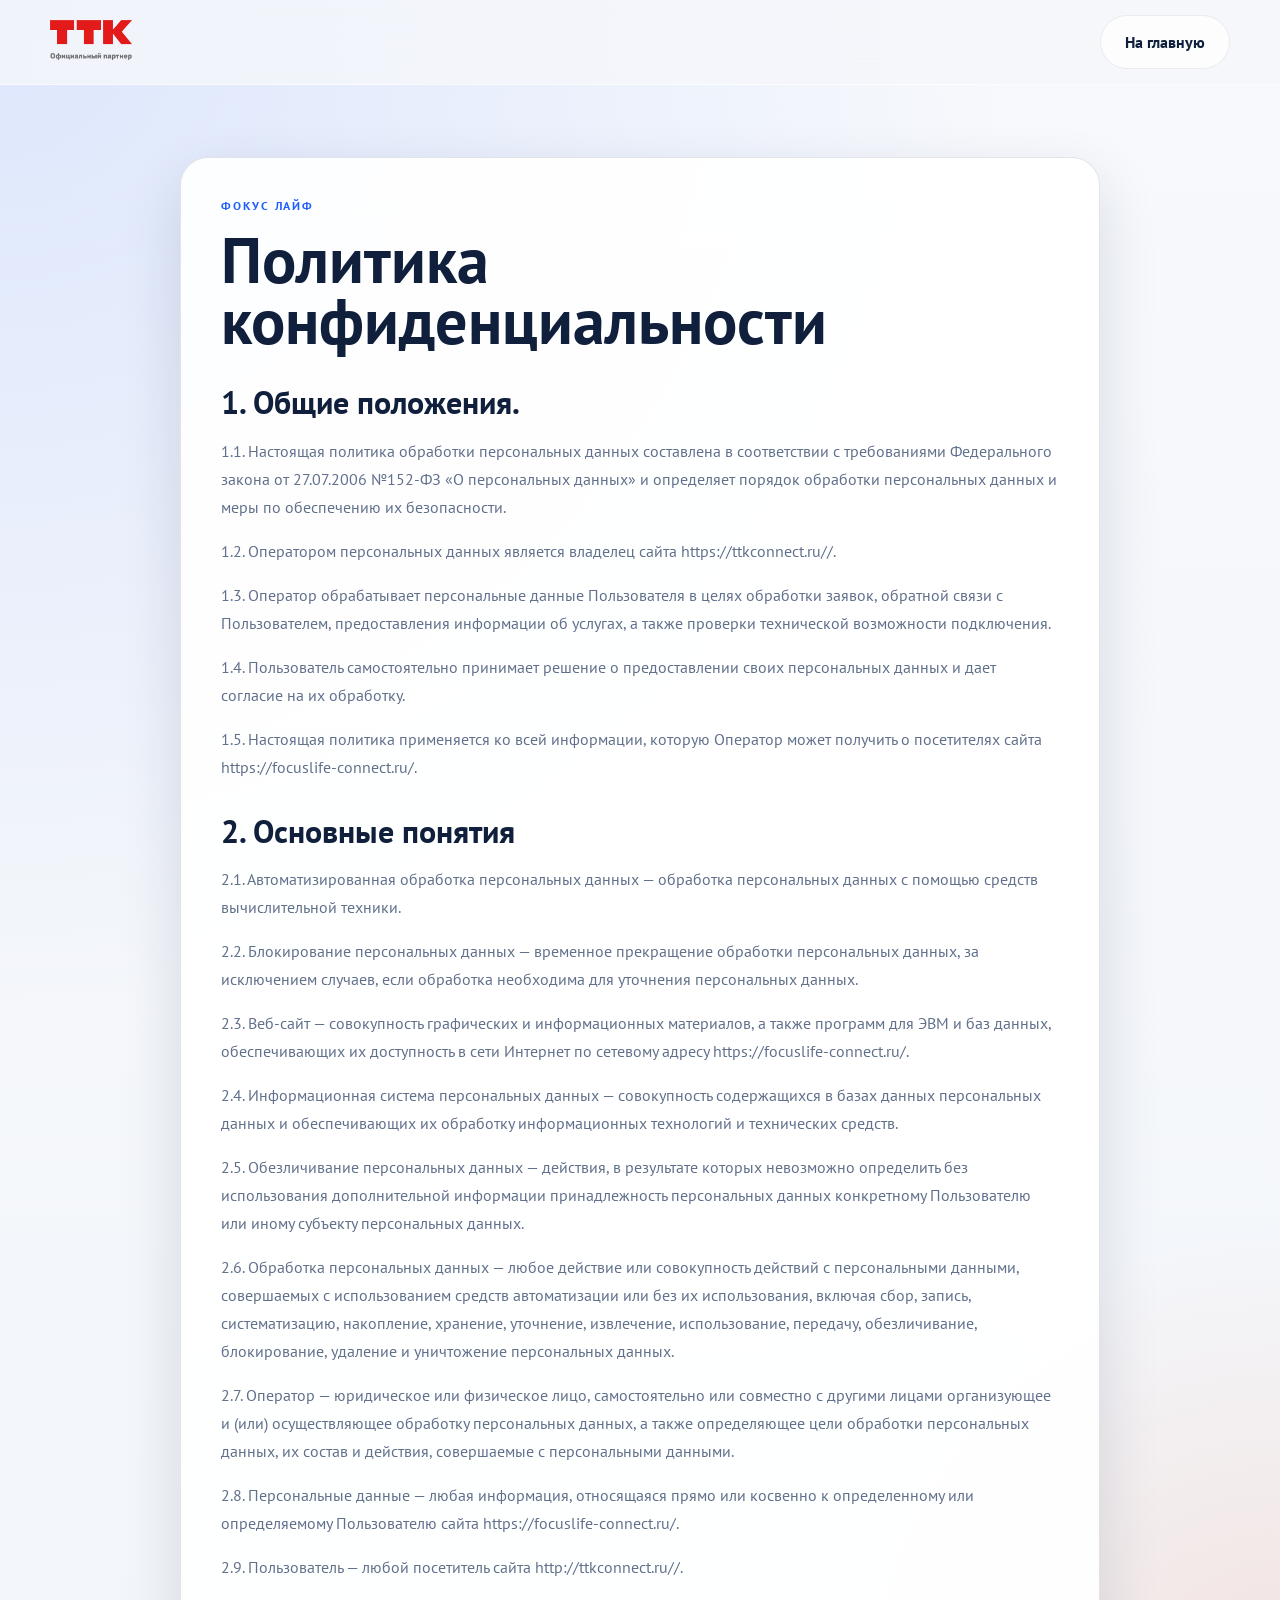
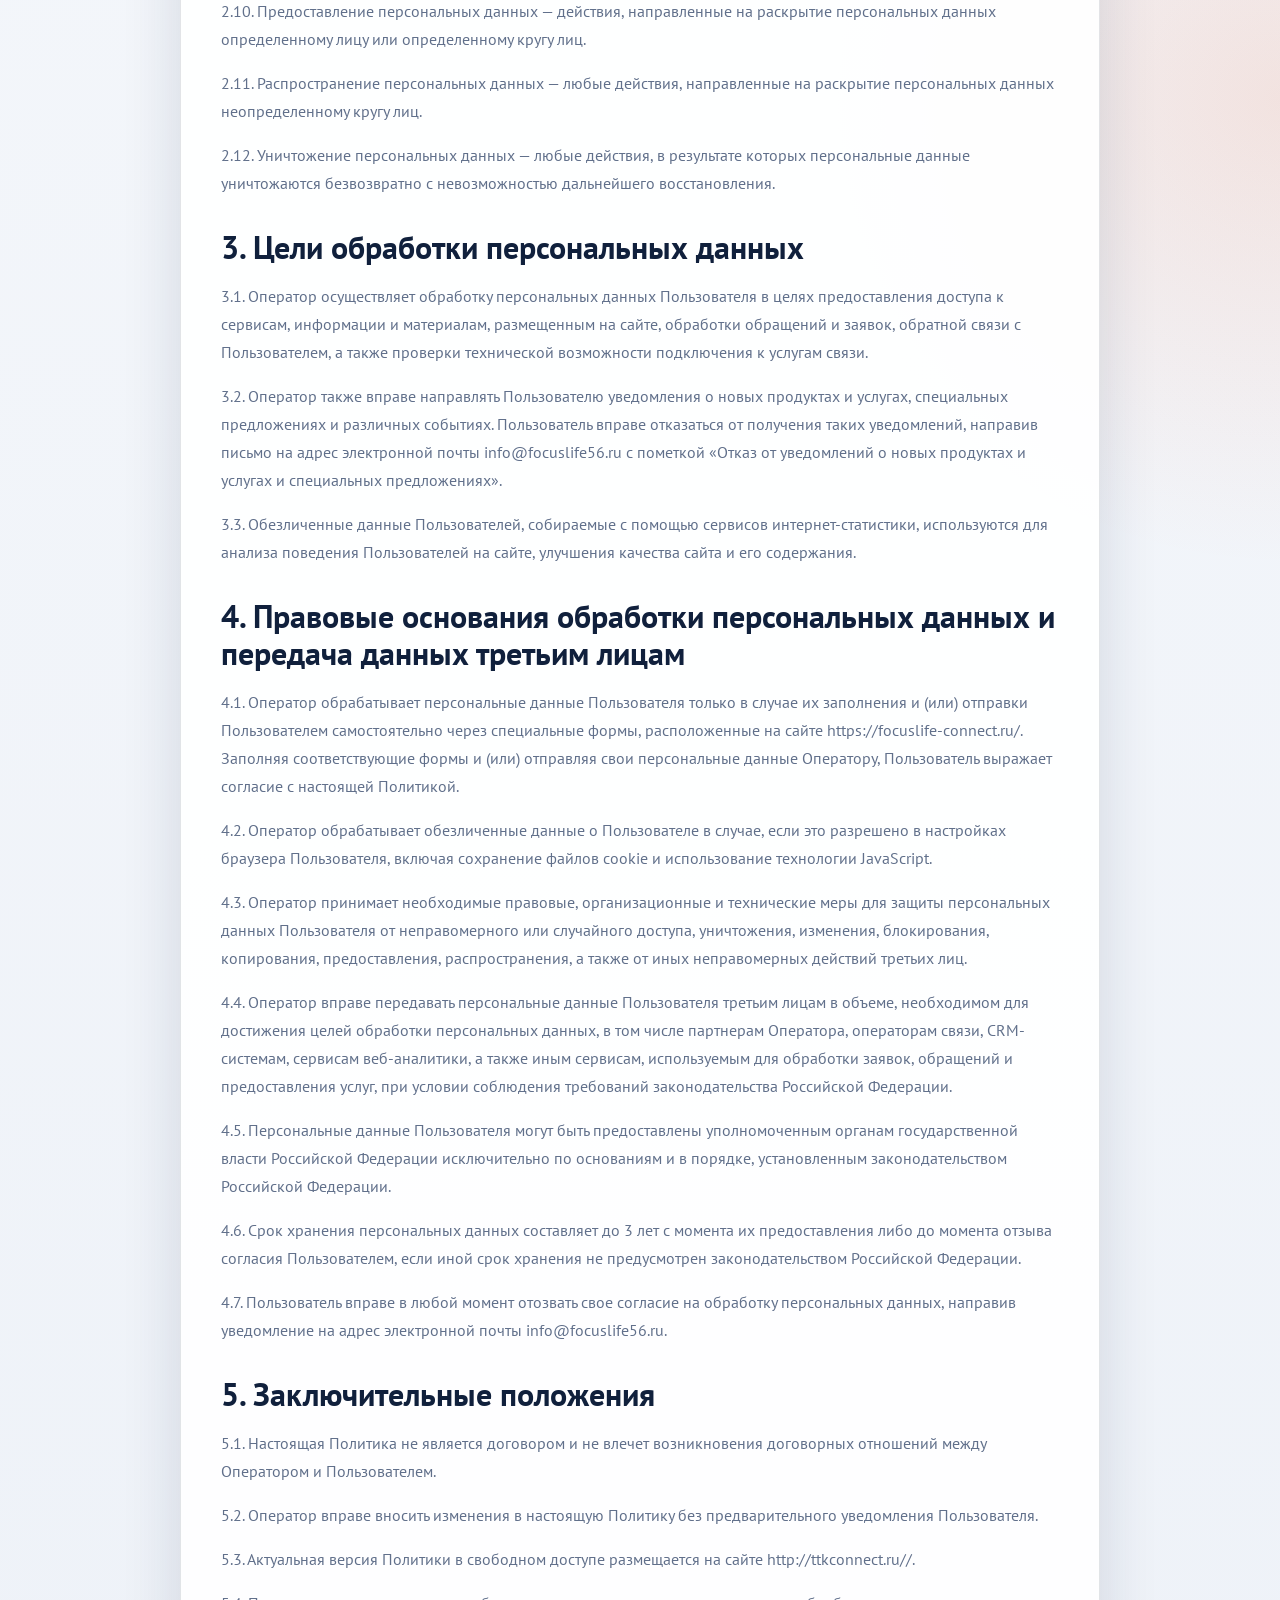
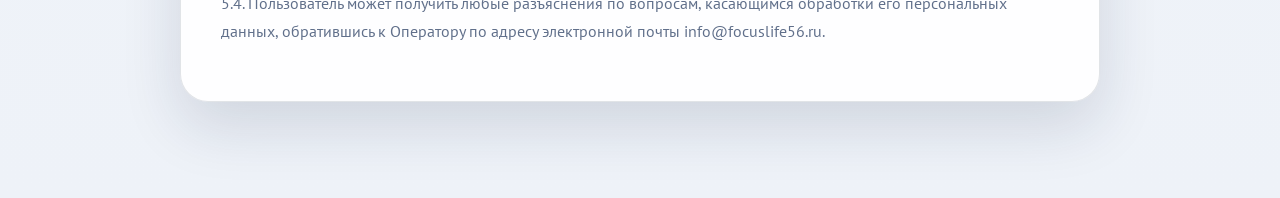
==== commit b3b77bac: "modal" ====
--- a/privacy.html
+++ b/privacy.html
@@ -40,7 +40,7 @@
           <div class="policy-content">
             <h2>1. Общие положения.</h2>
             <p>1.1. Настоящая политика обработки персональных данных составлена в соответствии с требованиями Федерального закона от 27.07.2006 №152-ФЗ «О персональных данных» и определяет порядок обработки персональных данных и меры по обеспечению их безопасности.</p>
-            <p>1.2. Оператором персональных данных является владелец сайта https://focuslife-connect.ru/.</p>
+            <p>1.2. Оператором персональных данных является владелец сайта https://ttkconnect.ru//.</p>
             <p>1.3. Оператор обрабатывает персональные данные Пользователя в целях обработки заявок, обратной связи с Пользователем, предоставления информации об услугах, а также проверки технической возможности подключения.</p>
             <p>1.4. Пользователь самостоятельно принимает решение о предоставлении своих персональных данных и дает согласие на их обработку.</p>
             <p>1.5. Настоящая политика применяется ко всей информации, которую Оператор может получить о посетителях сайта https://focuslife-connect.ru/.</p>
@@ -54,7 +54,7 @@
             <p>2.6. Обработка персональных данных — любое действие или совокупность действий с персональными данными, совершаемых с использованием средств автоматизации или без их использования, включая сбор, запись, систематизацию, накопление, хранение, уточнение, извлечение, использование, передачу, обезличивание, блокирование, удаление и уничтожение персональных данных.</p>
             <p>2.7. Оператор — юридическое или физическое лицо, самостоятельно или совместно с другими лицами организующее и (или) осуществляющее обработку персональных данных, а также определяющее цели обработки персональных данных, их состав и действия, совершаемые с персональными данными.</p>
             <p>2.8. Персональные данные — любая информация, относящаяся прямо или косвенно к определенному или определяемому Пользователю сайта https://focuslife-connect.ru/.</p>
-            <p>2.9. Пользователь — любой посетитель сайта https://focuslife-connect.ru/.</p>
+            <p>2.9. Пользователь — любой посетитель сайта http://ttkconnect.ru//.</p>
             <p>2.10. Предоставление персональных данных — действия, направленные на раскрытие персональных данных определенному лицу или определенному кругу лиц.</p>
             <p>2.11. Распространение персональных данных — любые действия, направленные на раскрытие персональных данных неопределенному кругу лиц.</p>
             <p>2.12. Уничтожение персональных данных — любые действия, в результате которых персональные данные уничтожаются безвозвратно с невозможностью дальнейшего восстановления.</p>
@@ -76,7 +76,7 @@
             <h2>5. Заключительные положения</h2>
             <p>5.1. Настоящая Политика не является договором и не влечет возникновения договорных отношений между Оператором и Пользователем.</p>
             <p>5.2. Оператор вправе вносить изменения в настоящую Политику без предварительного уведомления Пользователя.</p>
-            <p>5.3. Актуальная версия Политики в свободном доступе размещается на сайте https://focuslife-connect.ru/.</p>
+            <p>5.3. Актуальная версия Политики в свободном доступе размещается на сайте http://ttkconnect.ru//.</p>
             <p>5.4. Пользователь может получить любые разъяснения по вопросам, касающимся обработки его персональных данных, обратившись к Оператору по адресу электронной почты info@focuslife56.ru.</p>
           </div>
         </div>
--- a/styles.css
+++ b/styles.css
@@ -618,7 +618,10 @@
 
 .promo-tariff-media {
   position: relative;
-  min-height: 210px;
+  height: 290px;
+  min-height: 290px;
+  max-height: 290px;
+  overflow: hidden;
   background:
     radial-gradient(circle at top left, rgba(255, 255, 255, 0.2), transparent 32%),
     linear-gradient(145deg, #52b4d4 0%, #368ecc 100%);
@@ -628,7 +631,6 @@
   display: block;
   width: 100%;
   height: 100%;
-  min-height: 210px;
   object-fit: cover;
 }
 
@@ -668,7 +670,7 @@
 .promo-tariff-body {
   display: flex;
   flex-direction: column;
-  gap: 22px;
+  gap: 10px;
   padding: 30px;
   height: 100%;
 }
@@ -689,6 +691,8 @@
 .promo-tariff-category,
 .promo-tariff-features,
 .promo-tariff-price,
+.promo-tariff-connection,
+.promo-tariff-note,
 .promo-tariff-equipment {
   padding-top: 15px;
   border-top: 1px solid var(--line);
@@ -733,6 +737,60 @@
   display: flex;
   align-items: flex-end;
   gap: 14px;
+}
+
+.promo-tariff-price-increase {
+  margin: -6px 0 0;
+  color: #6d778b;
+  font-size: 0.92rem;
+  line-height: 1.4;
+}
+
+.promo-tariff-connection {
+  margin: 0;
+  color: #6d778b;
+  font-size: 0.9rem;
+  line-height: 1.5;
+}
+
+.promo-tariff-note {
+  margin: 0;
+}
+
+.promo-tariff-note summary {
+  list-style: none;
+  display: inline-flex;
+  align-items: center;
+  gap: 10px;
+  cursor: pointer;
+  color: #0f172a;
+  font-size: 0.95rem;
+  font-weight: 700;
+}
+
+.promo-tariff-note summary::-webkit-details-marker {
+  display: none;
+}
+
+.promo-tariff-note summary::after {
+  content: "";
+  width: 10px;
+  height: 10px;
+  border-right: 2px solid #e30613;
+  border-bottom: 2px solid #e30613;
+  transform: rotate(45deg) translateY(-1px);
+  transition: transform 0.2s ease;
+}
+
+.promo-tariff-note[open] summary::after {
+  transform: rotate(-135deg) translateY(-1px);
+}
+
+.promo-tariff-note p {
+  margin: 12px 0 0;
+  color: var(--muted);
+  font-size: 0.95rem;
+  line-height: 1.5;
 }
 
 .promo-tariff-equipment {
@@ -780,18 +838,11 @@
   white-space: nowrap;
 }
 
-.promo-old-price {
-  color: #6d778b;
-  font-size: 1.55rem;
-  font-weight: 700;
-  text-decoration: line-through;
-}
 
 .promo-tariff-button {
-  min-height: 58px;
+  min-height: 50px;
   padding: 0 32px;
   border-radius: 18px;
-  align-self: flex-start;
   margin-top: auto;
 }
 
@@ -1062,9 +1113,7 @@
     padding: 0 18px;
   }
 
-  .promo-tariff-media {
-    min-height: 220px;
-  }
+  
 
   .promo-tariff-body {
     padding: 24px;
@@ -1281,6 +1330,20 @@
   display: none;
 }
 
+.connection-modal {
+  position: fixed;
+  inset: 0;
+  z-index: 120;
+  display: grid;
+  place-items: center;
+  padding: 24px;
+  overflow-y: auto;
+}
+
+.connection-modal[hidden] {
+  display: none;
+}
+
 .city-modal-backdrop {
   position: absolute;
   inset: 0;
@@ -1289,6 +1352,13 @@
 }
 
 .callback-modal-backdrop {
+  position: absolute;
+  inset: 0;
+  background: rgba(8, 17, 36, 0.58);
+  backdrop-filter: blur(12px);
+}
+
+.connection-modal-backdrop {
   position: absolute;
   inset: 0;
   background: rgba(8, 17, 36, 0.58);
@@ -1313,6 +1383,17 @@
   border-radius: 32px;
   background: rgba(255, 255, 255, 0.97);
   box-shadow: 0 30px 70px rgba(10, 24, 48, 0.24);
+}
+
+.connection-modal-dialog {
+  position: relative;
+  width: min(620px, 100%);
+  max-height: calc(100vh - 48px);
+  padding: 32px;
+  border-radius: 32px;
+  background: rgba(255, 255, 255, 0.97);
+  box-shadow: 0 30px 70px rgba(10, 24, 48, 0.24);
+  overflow-y: auto;
 }
 
 .city-modal-eyebrow {
@@ -1389,6 +1470,23 @@
   transition: background-color 0.2s ease, transform 0.2s ease;
 }
 
+.connection-modal-close {
+  position: absolute;
+  top: 18px;
+  right: 18px;
+  width: 44px;
+  height: 44px;
+  border: 0;
+  border-radius: 50%;
+  display: grid;
+  place-items: center;
+  font-size: 1.9rem;
+  color: var(--surface-strong);
+  background: rgba(16, 32, 60, 0.08);
+  cursor: pointer;
+  transition: background-color 0.2s ease, transform 0.2s ease;
+}
+
 .city-modal-close:hover,
 .city-modal-close:focus-visible {
   background: rgba(31, 94, 255, 0.16);
@@ -1401,6 +1499,12 @@
   transform: scale(1.04);
 }
 
+.connection-modal-close:hover,
+.connection-modal-close:focus-visible {
+  background: rgba(31, 94, 255, 0.16);
+  transform: scale(1.04);
+}
+
 .callback-modal-eyebrow {
   margin-bottom: 10px;
 }
@@ -1410,8 +1514,23 @@
   font-size: clamp(1.8rem, 3vw, 2.4rem);
 }
 
+.connection-modal-eyebrow {
+  margin-bottom: 10px;
+}
+
+.connection-modal-title {
+  margin: 0 48px 24px 0;
+  font-size: clamp(1.8rem, 3vw, 2.4rem);
+}
+
 .callback-form {
   display: grid;
+  gap: 16px;
+}
+
+.connection-form {
+  display: grid;
+  grid-template-columns: repeat(2, minmax(0, 1fr));
   gap: 16px;
 }
 
@@ -1421,7 +1540,17 @@
   font-weight: 700;
 }
 
+.connection-field {
+  display: grid;
+  gap: 8px;
+  font-weight: 700;
+}
+
 .callback-field span {
+  font-size: 0.95rem;
+}
+
+.connection-field span {
   font-size: 0.95rem;
 }
 
@@ -1437,7 +1566,23 @@
   transition: border-color 0.2s ease, box-shadow 0.2s ease, background-color 0.2s ease;
 }
 
+.connection-field input {
+  width: 100%;
+  min-height: 56px;
+  padding: 0 18px;
+  border: 1px solid rgba(16, 32, 60, 0.12);
+  border-radius: 18px;
+  background: #f7f9fd;
+  color: var(--text);
+  font: inherit;
+  transition: border-color 0.2s ease, box-shadow 0.2s ease, background-color 0.2s ease;
+}
+
 .callback-field input::placeholder {
+  color: #75829d;
+}
+
+.connection-field input::placeholder {
   color: #75829d;
 }
 
@@ -1446,6 +1591,54 @@
   border-color: rgba(227, 6, 19, 0.4);
   box-shadow: 0 0 0 4px rgba(227, 6, 19, 0.12);
   background: #fff;
+}
+
+.connection-field input:focus {
+  outline: none;
+  border-color: rgba(227, 6, 19, 0.4);
+  box-shadow: 0 0 0 4px rgba(227, 6, 19, 0.12);
+  background: #fff;
+}
+
+.connection-equipment {
+  grid-column: 1 / -1;
+  display: grid;
+  grid-template-columns: repeat(2, minmax(0, 1fr));
+  gap: 12px;
+  margin: 0;
+  padding: 20px;
+  border: 1px solid rgba(16, 32, 60, 0.08);
+  border-radius: 24px;
+  background: transparent;
+}
+
+.connection-equipment legend {
+  padding: 0 8px;
+  color: #e30613;
+  font-size: 1rem;
+  font-weight: 800;
+}
+
+.connection-option {
+  display: flex;
+  align-items: center;
+  gap: 12px;
+  width: 100%;
+  min-height: 56px;
+  padding: 0 16px;
+  border: 1px solid rgba(16, 32, 60, 0.08);
+  border-radius: 18px;
+  background: rgba(255, 255, 255, 0.86);
+  font-weight: 700;
+  cursor: pointer;
+}
+
+.connection-option input {
+  width: 18px;
+  height: 18px;
+  margin: 0;
+  accent-color: #e30613;
+  flex: 0 0 auto;
 }
 
 .callback-consent {
@@ -1457,6 +1650,16 @@
   line-height: 1.5;
 }
 
+.connection-consent {
+  grid-column: 1 / -1;
+  display: flex;
+  align-items: flex-start;
+  gap: 12px;
+  color: var(--muted);
+  font-size: 0.95rem;
+  line-height: 1.5;
+}
+
 .callback-consent input {
   width: 18px;
   height: 18px;
@@ -1465,7 +1668,20 @@
   flex: 0 0 auto;
 }
 
+.connection-consent input {
+  width: 18px;
+  height: 18px;
+  margin: 3px 0 0;
+  accent-color: #e30613;
+  flex: 0 0 auto;
+}
+
 .callback-submit {
+  width: 100%;
+}
+
+.connection-submit {
+  grid-column: 1 / -1;
   width: 100%;
 }
 
@@ -1551,12 +1767,23 @@
     padding: 16px;
   }
 
+  .connection-modal {
+    padding: 16px;
+    align-items: start;
+  }
+
   .city-modal-dialog {
     padding: 24px 18px 18px;
     border-radius: 24px;
   }
 
   .callback-modal-dialog {
+    padding: 24px 18px 18px;
+    border-radius: 24px;
+  }
+
+  .connection-modal-dialog {
+    max-height: calc(100vh - 32px);
     padding: 24px 18px 18px;
     border-radius: 24px;
   }
@@ -1573,6 +1800,12 @@
     font-size: 1.65rem;
   }
 
+  .connection-modal-title {
+    margin-right: 40px;
+    margin-bottom: 18px;
+    font-size: 1.65rem;
+  }
+
   .city-search {
     margin-bottom: 18px;
   }
@@ -1582,6 +1815,15 @@
   }
 
   .callback-field input {
+    min-height: 52px;
+  }
+
+  .connection-form,
+  .connection-equipment {
+    grid-template-columns: 1fr;
+  }
+
+  .connection-field input {
     min-height: 52px;
   }
 
